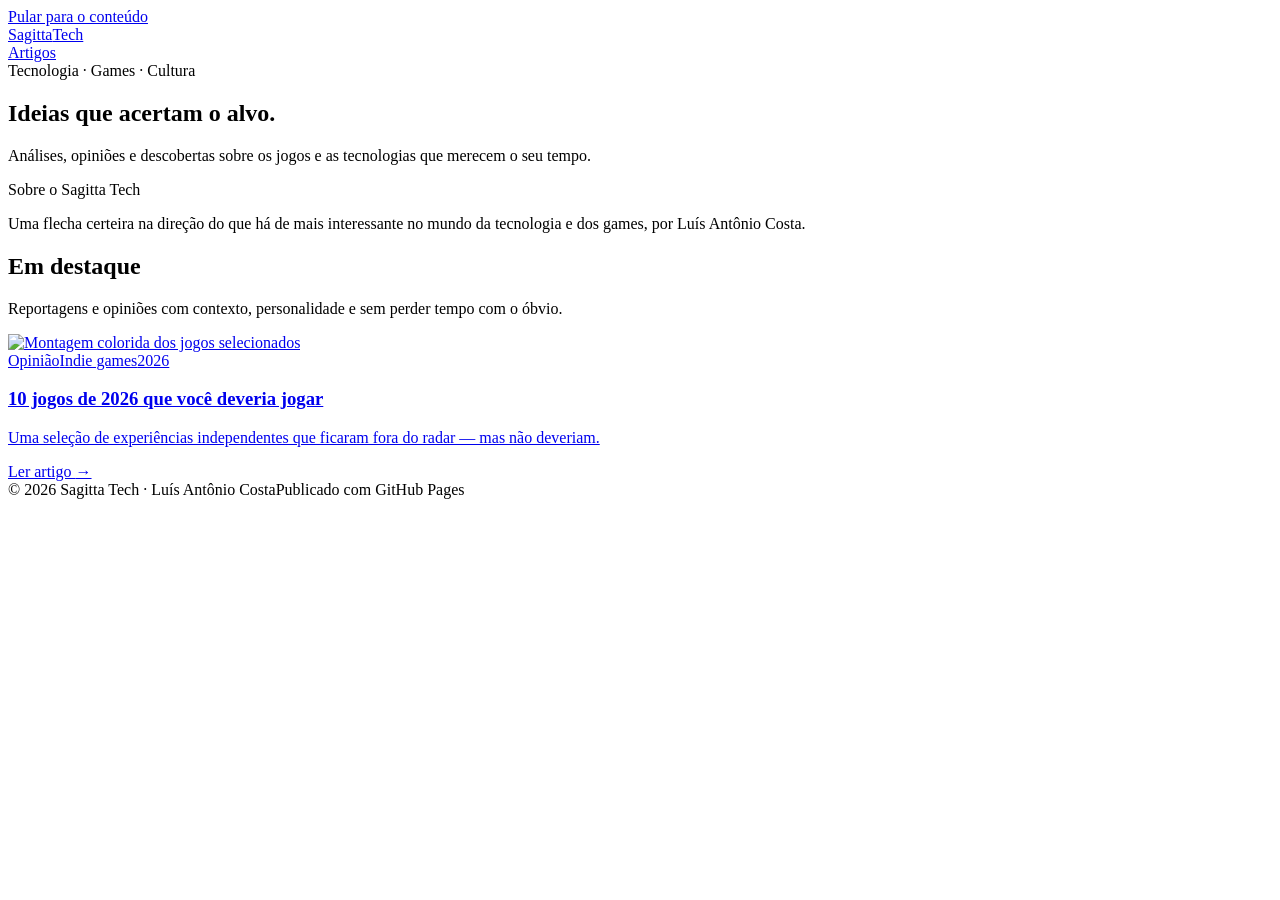
==== index.html @ ed0692dc "Add files via upload" ====
<!doctype html>
<html lang="pt-BR">
<head>
  <meta charset="utf-8">
  <meta name="viewport" content="width=device-width, initial-scale=1">
  <meta name="theme-color" content="#08090b">
  <meta name="description" content="Sagitta Tech: análises, opiniões e descobertas sobre tecnologia e games.">
  <meta property="og:title" content="Tecnologia e games">
  <meta property="og:description" content="Sagitta Tech: análises, opiniões e descobertas sobre tecnologia e games.">
  <meta property="og:type" content="article">
  <meta property="og:image" content="assets/images/10-jogos-2026-cover.png">
  <title>Tecnologia e games · Sagitta Tech</title>
  <link rel="icon" href="assets/images/sagitta-tech.png">
  <link rel="stylesheet" href="assets/style.css">
</head>
<body>
<a class="skip-link" href="#conteudo">Pular para o conteúdo</a>
<header class="site-header">
  <nav class="nav" aria-label="Principal">
    <a class="brand" href="index.html"><img src="assets/images/sagitta-tech.png" alt=""><span>Sagitta<span class="brand-mark">Tech</span></span></a>
    <div class="nav-links"><a href="index.html#artigos">Artigos</a></div>
  </nav>
</header>
<main id="conteudo">
  <section class="container hero">
    <div><span class="eyebrow">Tecnologia · Games · Cultura</span><h1>Ideias que acertam o alvo.</h1><p class="hero-copy">Análises, opiniões e descobertas sobre os jogos e as tecnologias que merecem o seu tempo.</p></div>
    <aside class="hero-aside"><span class="label">Sobre o Sagitta Tech</span><p>Uma flecha certeira na direção do que há de mais interessante no mundo da tecnologia e dos games, por Luís Antônio Costa.</p></aside>
  </section>
  <section id="artigos" class="container section">
    <div class="section-head"><h2>Em destaque</h2><p>Reportagens e opiniões com contexto, personalidade e sem perder tempo com o óbvio.</p></div>
    <a class="feature-card" href="articles/10-jogos-2026.html">
      <div class="feature-media"><img src="assets/images/10-jogos-2026-cover.png" alt="Montagem colorida dos jogos selecionados"></div>
      <div class="feature-copy"><div class="tags"><span class="tag">Opinião</span><span class="tag">Indie games</span><span class="tag">2026</span></div><h3>10 jogos de 2026 que você deveria jogar</h3><p>Uma seleção de experiências independentes que ficaram fora do radar — mas não deveriam.</p><span class="read-more">Ler artigo <span aria-hidden="true">→</span></span></div>
    </a>
  </section>
</main>
<footer class="site-footer"><div class="container footer-inner"><span>© 2026 Sagitta Tech · Luís Antônio Costa</span><span>Publicado com GitHub Pages</span></div></footer>
<script src="assets/site.js"></script>
</body>
</html>
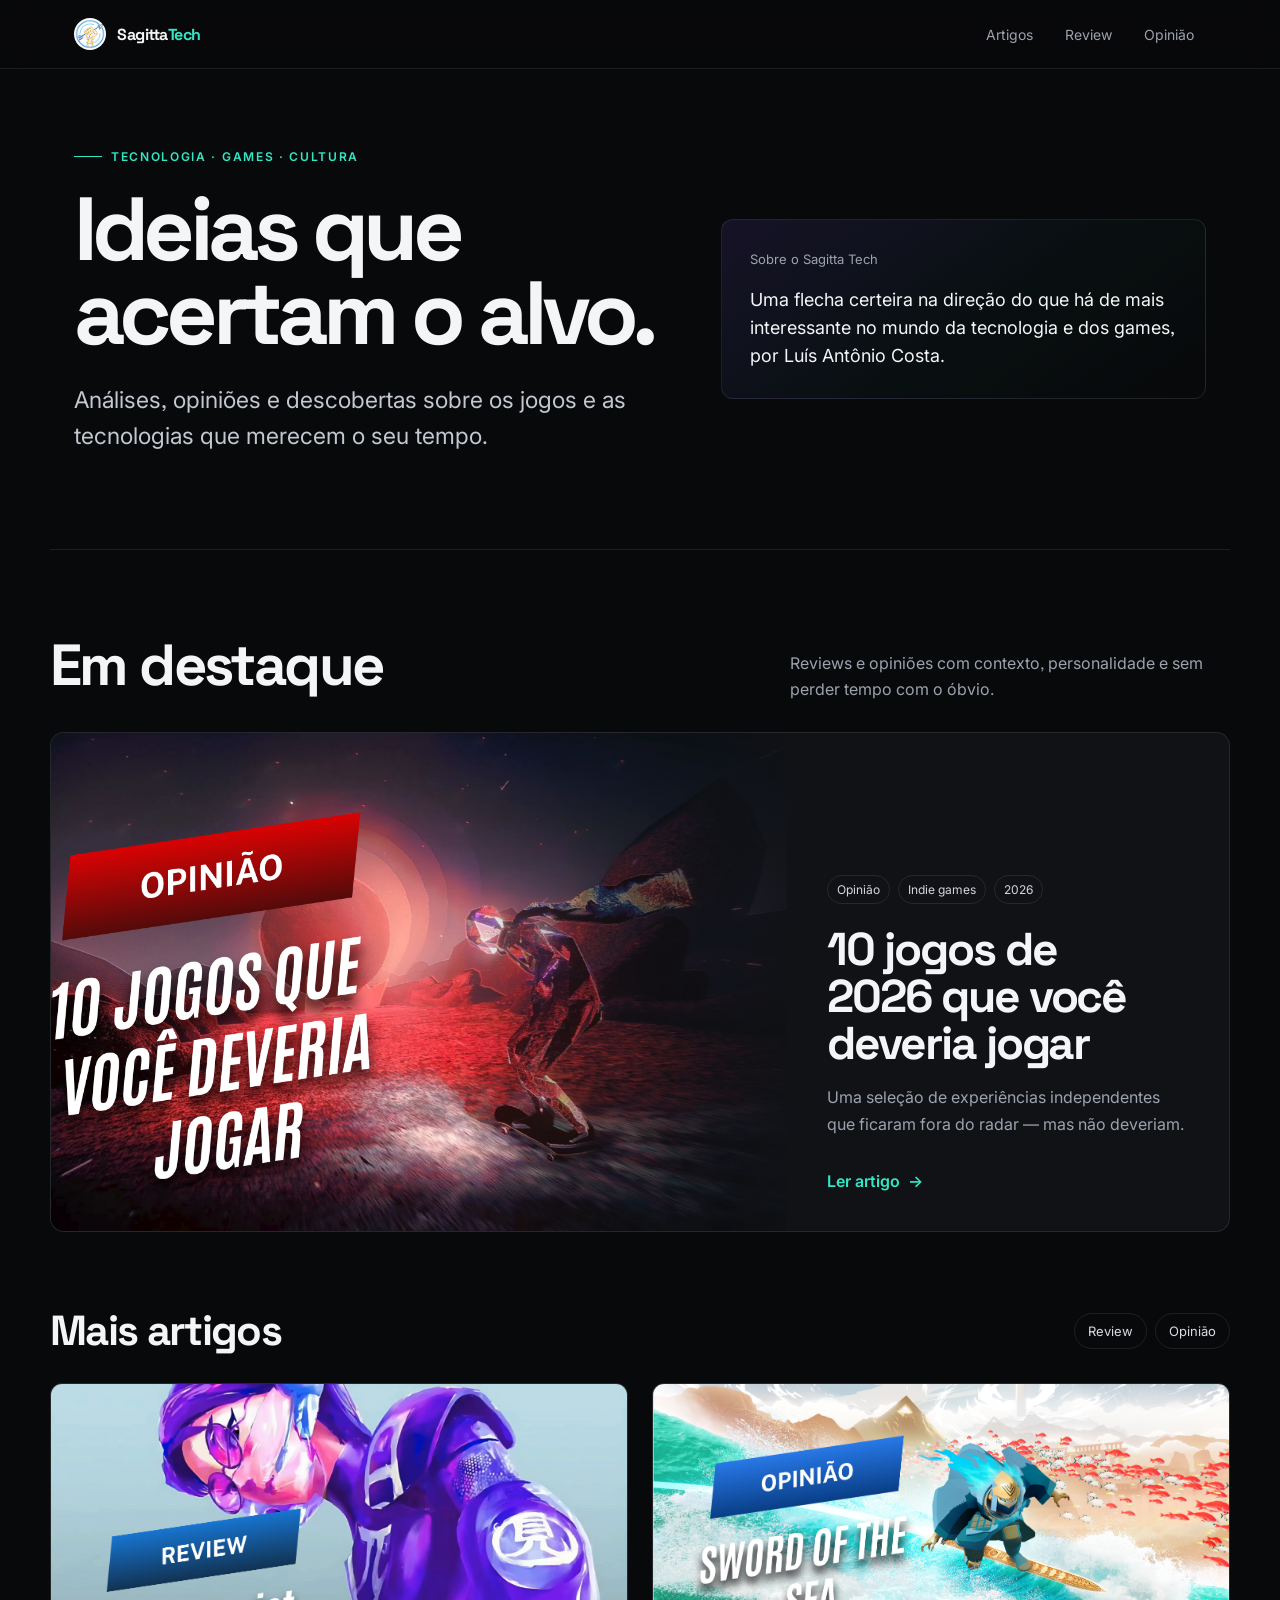
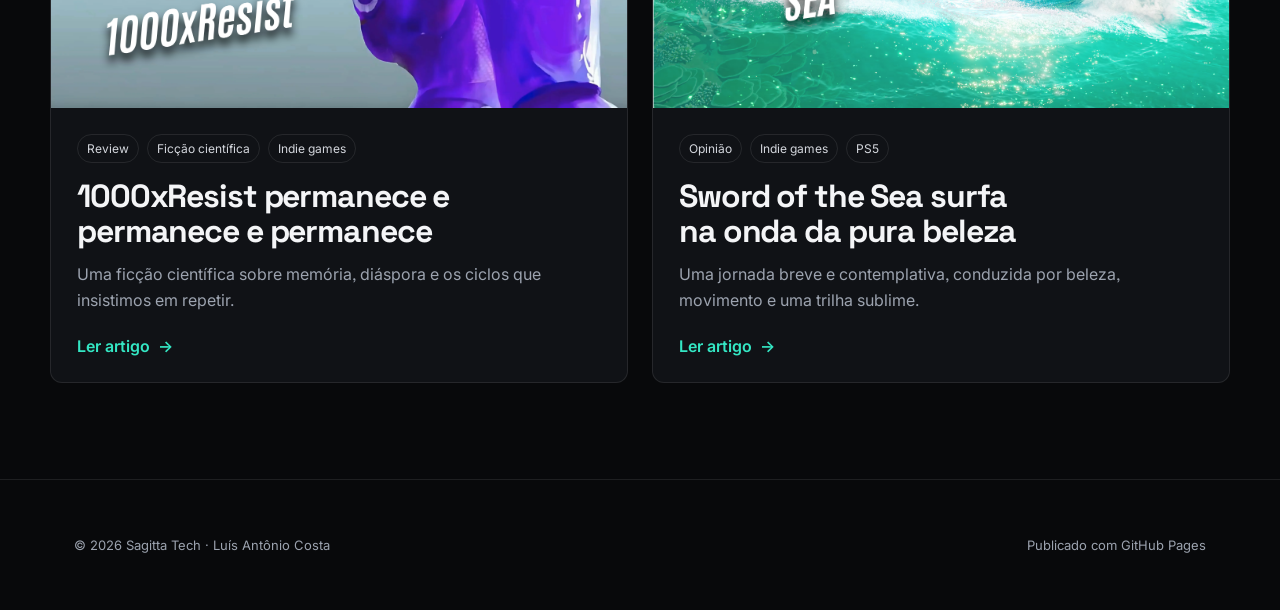
==== commit c0d9b51b: "Add Review and Opinion article categories" ====
--- a/index.html
+++ b/index.html
@@ -7,7 +7,7 @@
   <meta name="description" content="Sagitta Tech: análises, opiniões e descobertas sobre tecnologia e games.">
   <meta property="og:title" content="Tecnologia e games">
   <meta property="og:description" content="Sagitta Tech: análises, opiniões e descobertas sobre tecnologia e games.">
-  <meta property="og:type" content="article">
+  <meta property="og:type" content="website">
   <meta property="og:image" content="assets/images/10-jogos-2026-cover.png">
   <title>Tecnologia e games · Sagitta Tech</title>
   <link rel="icon" href="assets/images/sagitta-tech.png">
@@ -18,7 +18,7 @@
 <header class="site-header">
   <nav class="nav" aria-label="Principal">
     <a class="brand" href="index.html"><img src="assets/images/sagitta-tech.png" alt=""><span>Sagitta<span class="brand-mark">Tech</span></span></a>
-    <div class="nav-links"><a href="index.html#artigos">Artigos</a></div>
+    <div class="nav-links"><a href="index.html#artigos">Artigos</a><a href="categories/review.html">Review</a><a href="categories/opiniao.html">Opinião</a></div>
   </nav>
 </header>
 <main id="conteudo">
@@ -27,11 +27,20 @@
     <aside class="hero-aside"><span class="label">Sobre o Sagitta Tech</span><p>Uma flecha certeira na direção do que há de mais interessante no mundo da tecnologia e dos games, por Luís Antônio Costa.</p></aside>
   </section>
   <section id="artigos" class="container section">
-    <div class="section-head"><h2>Em destaque</h2><p>Reportagens e opiniões com contexto, personalidade e sem perder tempo com o óbvio.</p></div>
+    <div class="section-head"><h2>Em destaque</h2><p>Reviews e opiniões com contexto, personalidade e sem perder tempo com o óbvio.</p></div>
     <a class="feature-card" href="articles/10-jogos-2026.html">
-      <div class="feature-media"><img src="assets/images/10-jogos-2026-cover.png" alt="Montagem colorida dos jogos selecionados"></div>
+      <div class="feature-media"><img loading="lazy" src="assets/images/10-jogos-2026-cover.png" alt="Montagem colorida com personagens dos dez jogos selecionados"></div>
       <div class="feature-copy"><div class="tags"><span class="tag">Opinião</span><span class="tag">Indie games</span><span class="tag">2026</span></div><h3>10 jogos de 2026 que você deveria jogar</h3><p>Uma seleção de experiências independentes que ficaram fora do radar — mas não deveriam.</p><span class="read-more">Ler artigo <span aria-hidden="true">→</span></span></div>
     </a>
+    <div class="subsection-head"><h2>Mais artigos</h2><div class="category-pills"><a href="categories/review.html">Review</a><a href="categories/opiniao.html">Opinião</a></div></div>
+    <div class="article-grid"><a class="story-card" href="articles/1000xresist.html">
+      <div class="story-media"><img loading="lazy" src="assets/images/1000xresist/cover.png" alt="Arte de capa de 1000xResist"></div>
+      <div class="story-copy"><div class="tags"><span class="tag">Review</span><span class="tag">Ficção científica</span><span class="tag">Indie games</span></div><h3>1000xResist permanece e permanece e permanece</h3><p>Uma ficção científica sobre memória, diáspora e os ciclos que insistimos em repetir.</p><span class="read-more">Ler artigo <span aria-hidden="true">→</span></span></div>
+    </a>
+<a class="story-card" href="articles/sword-of-the-sea.html">
+      <div class="story-media"><img loading="lazy" src="assets/images/sword-of-the-sea/cover.png" alt="Arte de capa de Sword of the Sea"></div>
+      <div class="story-copy"><div class="tags"><span class="tag">Opinião</span><span class="tag">Indie games</span><span class="tag">PS5</span></div><h3>Sword of the Sea surfa na onda da pura beleza</h3><p>Uma jornada breve e contemplativa, conduzida por beleza, movimento e uma trilha sublime.</p><span class="read-more">Ler artigo <span aria-hidden="true">→</span></span></div>
+    </a></div>
   </section>
 </main>
 <footer class="site-footer"><div class="container footer-inner"><span>© 2026 Sagitta Tech · Luís Antônio Costa</span><span>Publicado com GitHub Pages</span></div></footer>
--- a/assets/style.css
+++ b/assets/style.css
@@ -0,0 +1,142 @@
+@import url('https://fonts.googleapis.com/css2?family=Inter:wght@400;500;600&family=Space+Grotesk:wght@500;600;700&display=swap');
+
+:root {
+  color-scheme: dark;
+  --bg: #08090b;
+  --surface: #101216;
+  --surface-2: #171a20;
+  --text: #f4f5f7;
+  --muted: #9ca3af;
+  --border: rgba(255,255,255,.09);
+  --accent: #7c5cff;
+  --accent-2: #34e7c4;
+  --max: 1180px;
+  --reading: 760px;
+}
+* { box-sizing: border-box; }
+html { scroll-behavior: smooth; }
+body { margin: 0; background: var(--bg); color: var(--text); font-family: Inter, system-ui, sans-serif; font-feature-settings: "cv01", "ss03"; }
+a { color: inherit; }
+img { max-width: 100%; display: block; }
+button, a { -webkit-tap-highlight-color: transparent; }
+.skip-link { position: fixed; left: 12px; top: -60px; z-index: 100; padding: 12px 16px; background: var(--accent); border-radius: 6px; }
+.skip-link:focus { top: 12px; }
+.site-header { position: sticky; top: 0; z-index: 20; background: rgba(8,9,11,.88); backdrop-filter: blur(16px); border-bottom: 1px solid var(--border); }
+.nav { max-width: var(--max); margin: auto; min-height: 68px; padding: 0 24px; display: flex; align-items: center; justify-content: space-between; gap: 24px; }
+.brand { display: inline-flex; align-items: center; gap: 11px; text-decoration: none; font-family: "Space Grotesk", sans-serif; font-weight: 700; letter-spacing: -.03em; }
+.brand img { width: 32px; height: 32px; border-radius: 50%; }
+.brand-mark { color: var(--accent-2); }
+.nav-links { display: flex; gap: 8px; align-items: center; }
+.nav-links a { text-decoration: none; color: var(--muted); padding: 10px 12px; border-radius: 6px; font-size: 14px; }
+.nav-links a:hover, .nav-links a:focus-visible { color: var(--text); background: rgba(255,255,255,.05); outline: none; }
+.container { max-width: var(--max); margin: auto; padding: 0 24px; }
+.hero { display: grid; grid-template-columns: 1.1fr .9fr; align-items: center; gap: 54px; padding-top: 72px; padding-bottom: 72px; border-bottom: 1px solid var(--border); }
+.eyebrow { display: inline-flex; align-items: center; gap: 9px; color: var(--accent-2); text-transform: uppercase; letter-spacing: .14em; font: 600 12px/1 Inter, sans-serif; }
+.eyebrow::before { content: ""; width: 28px; height: 1px; background: currentColor; }
+h1, h2, h3 { font-family: "Space Grotesk", sans-serif; text-wrap: balance; }
+.hero h1 { font-size: clamp(48px, 7vw, 92px); line-height: .94; letter-spacing: -.065em; margin: 24px 0 28px; }
+.hero-copy { max-width: 620px; font-size: clamp(18px, 2vw, 23px); line-height: 1.55; color: #c3c8d0; }
+.hero-aside { align-self: center; padding: 28px; border: 1px solid var(--border); border-radius: 12px; background: linear-gradient(145deg, rgba(124,92,255,.12), rgba(52,231,196,.03) 55%, transparent); }
+.hero-aside .label { color: var(--muted); font-size: 13px; }
+.hero-aside p { font-size: 18px; line-height: 1.55; margin-bottom: 0; }
+.section { padding: 78px 0 96px; }
+.section-head { display: flex; justify-content: space-between; align-items: end; gap: 24px; margin-bottom: 30px; }
+.section-head h2 { font-size: clamp(34px, 5vw, 58px); letter-spacing: -.045em; margin: 0; }
+.section-head p { color: var(--muted); max-width: 440px; line-height: 1.6; margin: 0; }
+.feature-card { display: grid; grid-template-columns: 1.25fr .75fr; min-height: 500px; border: 1px solid var(--border); border-radius: 14px; overflow: hidden; background: var(--surface); text-decoration: none; transition: border-color .2s, transform .2s; }
+.feature-card:hover { transform: translateY(-3px); border-color: rgba(124,92,255,.55); }
+.feature-media { position: relative; min-height: 420px; overflow: hidden; }
+.feature-media img { width: 100%; height: 100%; object-fit: cover; transition: transform .5s ease; }
+.feature-card:hover .feature-media img { transform: scale(1.025); }
+.feature-media::after { content: ""; position: absolute; inset: 0; background: linear-gradient(90deg, transparent 55%, rgba(16,18,22,.9)); }
+.feature-copy { align-self: end; padding: 40px; position: relative; }
+.tags { display: flex; flex-wrap: wrap; gap: 8px; margin-bottom: 22px; }
+.tag { font-size: 12px; color: #d4d7dd; border: 1px solid var(--border); border-radius: 999px; padding: 6px 9px; }
+.feature-copy h3 { font-size: clamp(28px, 4vw, 46px); line-height: 1.02; letter-spacing: -.045em; margin: 0 0 18px; }
+.feature-copy p { color: var(--muted); line-height: 1.65; }
+.read-more { display: inline-flex; align-items: center; gap: 8px; color: var(--accent-2); font-weight: 600; margin-top: 18px; }
+.subsection-head { display: flex; justify-content: space-between; align-items: center; gap: 20px; margin: 72px 0 26px; }
+.subsection-head h2 { margin: 0; font-size: clamp(28px, 4vw, 42px); letter-spacing: -.04em; }
+.category-pills { display: flex; gap: 8px; }
+.category-pills a { color: #d8dbe1; text-decoration: none; border: 1px solid var(--border); border-radius: 999px; padding: 9px 13px; font-size: 13px; }
+.category-pills a:hover, .category-pills a:focus-visible { color: var(--accent-2); border-color: rgba(52,231,196,.4); outline: none; }
+.article-grid { display: grid; grid-template-columns: repeat(2, minmax(0, 1fr)); gap: 24px; }
+.story-card { display: flex; flex-direction: column; min-width: 0; overflow: hidden; border: 1px solid var(--border); border-radius: 12px; background: var(--surface); text-decoration: none; transition: border-color .2s, transform .2s; }
+.story-card:hover { transform: translateY(-3px); border-color: rgba(124,92,255,.55); }
+.story-media { aspect-ratio: 16/9; overflow: hidden; background: var(--surface-2); }
+.story-media img { width: 100%; height: 100%; object-fit: cover; transition: transform .5s ease; }
+.story-card:hover .story-media img { transform: scale(1.025); }
+.story-copy { display: flex; flex-direction: column; flex: 1; padding: 26px; }
+.story-copy .tags { margin-bottom: 16px; }
+.story-copy h3 { margin: 0 0 14px; font-size: clamp(23px, 3vw, 32px); line-height: 1.08; letter-spacing: -.035em; }
+.story-copy p { color: var(--muted); line-height: 1.62; margin: 0; }
+.story-copy .read-more { margin-top: auto; padding-top: 22px; }
+.site-footer { border-top: 1px solid var(--border); color: var(--muted); }
+.footer-inner { min-height: 130px; display: flex; justify-content: space-between; align-items: center; gap: 24px; font-size: 13px; }
+.footer-inner a { color: #d8dbe1; }
+
+.article-shell { max-width: 1080px; margin: auto; padding: 74px 24px 100px; }
+.article-header { max-width: 920px; margin-bottom: 46px; }
+.article-header h1 { font-size: clamp(48px, 7vw, 82px); line-height: .98; letter-spacing: -.06em; margin: 22px 0 28px; }
+.dek { color: #c1c6cf; font-size: clamp(19px, 2.3vw, 24px); line-height: 1.55; max-width: 800px; }
+.meta { display: flex; flex-wrap: wrap; align-items: center; gap: 12px 18px; color: var(--muted); font-size: 14px; margin-top: 30px; }
+.author { display: flex; align-items: center; gap: 10px; color: var(--text); }
+.author img { width: 34px; height: 34px; border-radius: 50%; }
+.cover { width: 100%; aspect-ratio: 16/9; object-fit: cover; border-radius: 14px; border: 1px solid var(--border); background: var(--surface); }
+.article-layout { display: grid; grid-template-columns: minmax(0, var(--reading)) 220px; gap: 56px; align-items: start; margin-top: 58px; }
+.prose { font-size: 18px; line-height: 1.82; color: #d6d9df; }
+.prose > p:first-child { font-size: 21px; color: var(--text); }
+.prose h2 { color: var(--text); font-size: clamp(31px, 5vw, 46px); line-height: 1.05; letter-spacing: -.04em; margin: 78px 0 24px; scroll-margin-top: 100px; }
+.prose strong { color: var(--text); font-weight: 600; }
+.prose em { color: #e2e4e9; }
+.prose a { color: var(--accent-2); text-underline-offset: 3px; }
+.prose blockquote { margin: 36px 0; padding: 20px 24px; border-left: 2px solid var(--accent); background: rgba(124,92,255,.07); color: #e4e1f5; }
+.prose blockquote p { margin: 0 0 12px; }
+.prose blockquote p:last-child { margin-bottom: 0; }
+.article-image { margin: 34px 0; }
+.article-image img { width: 100%; border: 1px solid var(--border); border-radius: 11px; background: var(--surface); }
+.byline { margin-top: 56px; padding-top: 22px; border-top: 1px solid var(--border); }
+.category-link { text-decoration: none; }
+.notice { margin: 30px 0 44px; padding: 18px 20px; background: rgba(124,92,255,.08); border: 1px solid rgba(124,92,255,.32); border-radius: 9px; color: #e7e3ff; }
+.video { margin: 26px 0 34px; aspect-ratio: 16/9; border-radius: 12px; overflow: hidden; border: 1px solid var(--border); background: #050506; }
+.video button { border: 0; padding: 0; width: 100%; height: 100%; position: relative; cursor: pointer; background: #050506; color: white; }
+.video img, .video iframe { width: 100%; height: 100%; object-fit: cover; border: 0; }
+.video button::after { content: "▶"; position: absolute; inset: 50% auto auto 50%; transform: translate(-50%,-50%); width: 64px; height: 64px; display: grid; place-items: center; border-radius: 50%; background: rgba(124,92,255,.92); font-size: 24px; padding-left: 4px; box-shadow: 0 12px 32px rgba(0,0,0,.4); }
+.article-note { margin-top: 72px; padding-top: 24px; border-top: 1px solid var(--border); color: var(--muted); font-size: 14px; }
+.article-note a { color: var(--accent-2); }
+.toc { position: sticky; top: 100px; font-size: 13px; }
+.toc strong { display: block; color: var(--text); margin-bottom: 12px; }
+.toc a { display: block; color: var(--muted); text-decoration: none; padding: 6px 0; line-height: 1.35; }
+.toc a:hover, .toc a.active { color: var(--accent-2); }
+.category-page { padding-top: 76px; padding-bottom: 100px; }
+.category-header { padding-bottom: 48px; margin-bottom: 34px; border-bottom: 1px solid var(--border); }
+.category-header h1 { font-size: clamp(52px, 8vw, 92px); line-height: .95; letter-spacing: -.06em; margin: 24px 0 18px; }
+.category-header p { color: var(--muted); margin: 0; }
+
+@media (max-width: 860px) {
+  .hero, .feature-card, .article-layout { grid-template-columns: 1fr; }
+  .article-grid { grid-template-columns: 1fr; }
+  .hero { padding-top: 56px; padding-bottom: 56px; gap: 32px; }
+  .feature-media { min-height: 280px; }
+  .feature-media::after { background: linear-gradient(0deg, rgba(16,18,22,.8), transparent 55%); }
+  .toc { display: none; }
+  .article-layout { margin-top: 42px; }
+}
+@media (max-width: 620px) {
+  .nav { padding: 0 16px; }
+  .nav-links { gap: 1px; }
+  .nav-links a { padding: 8px 6px; font-size: 12px; }
+  .nav-links a:first-child { display: none; }
+  .container, .article-shell { padding-left: 18px; padding-right: 18px; }
+  .hero { padding-top: 46px; padding-bottom: 50px; }
+  .hero h1 { font-size: 50px; }
+  .section { padding: 60px 0 70px; }
+  .section-head { align-items: start; flex-direction: column; }
+  .subsection-head { align-items: flex-start; flex-direction: column; }
+  .feature-copy { padding: 28px 24px 32px; }
+  .article-shell { padding-top: 54px; }
+  .article-header h1 { font-size: 48px; }
+  .prose { font-size: 17px; line-height: 1.75; }
+  .footer-inner { align-items: flex-start; flex-direction: column; justify-content: center; }
+}
+@media (prefers-reduced-motion: reduce) { *, *::before, *::after { scroll-behavior: auto !important; transition: none !important; } }
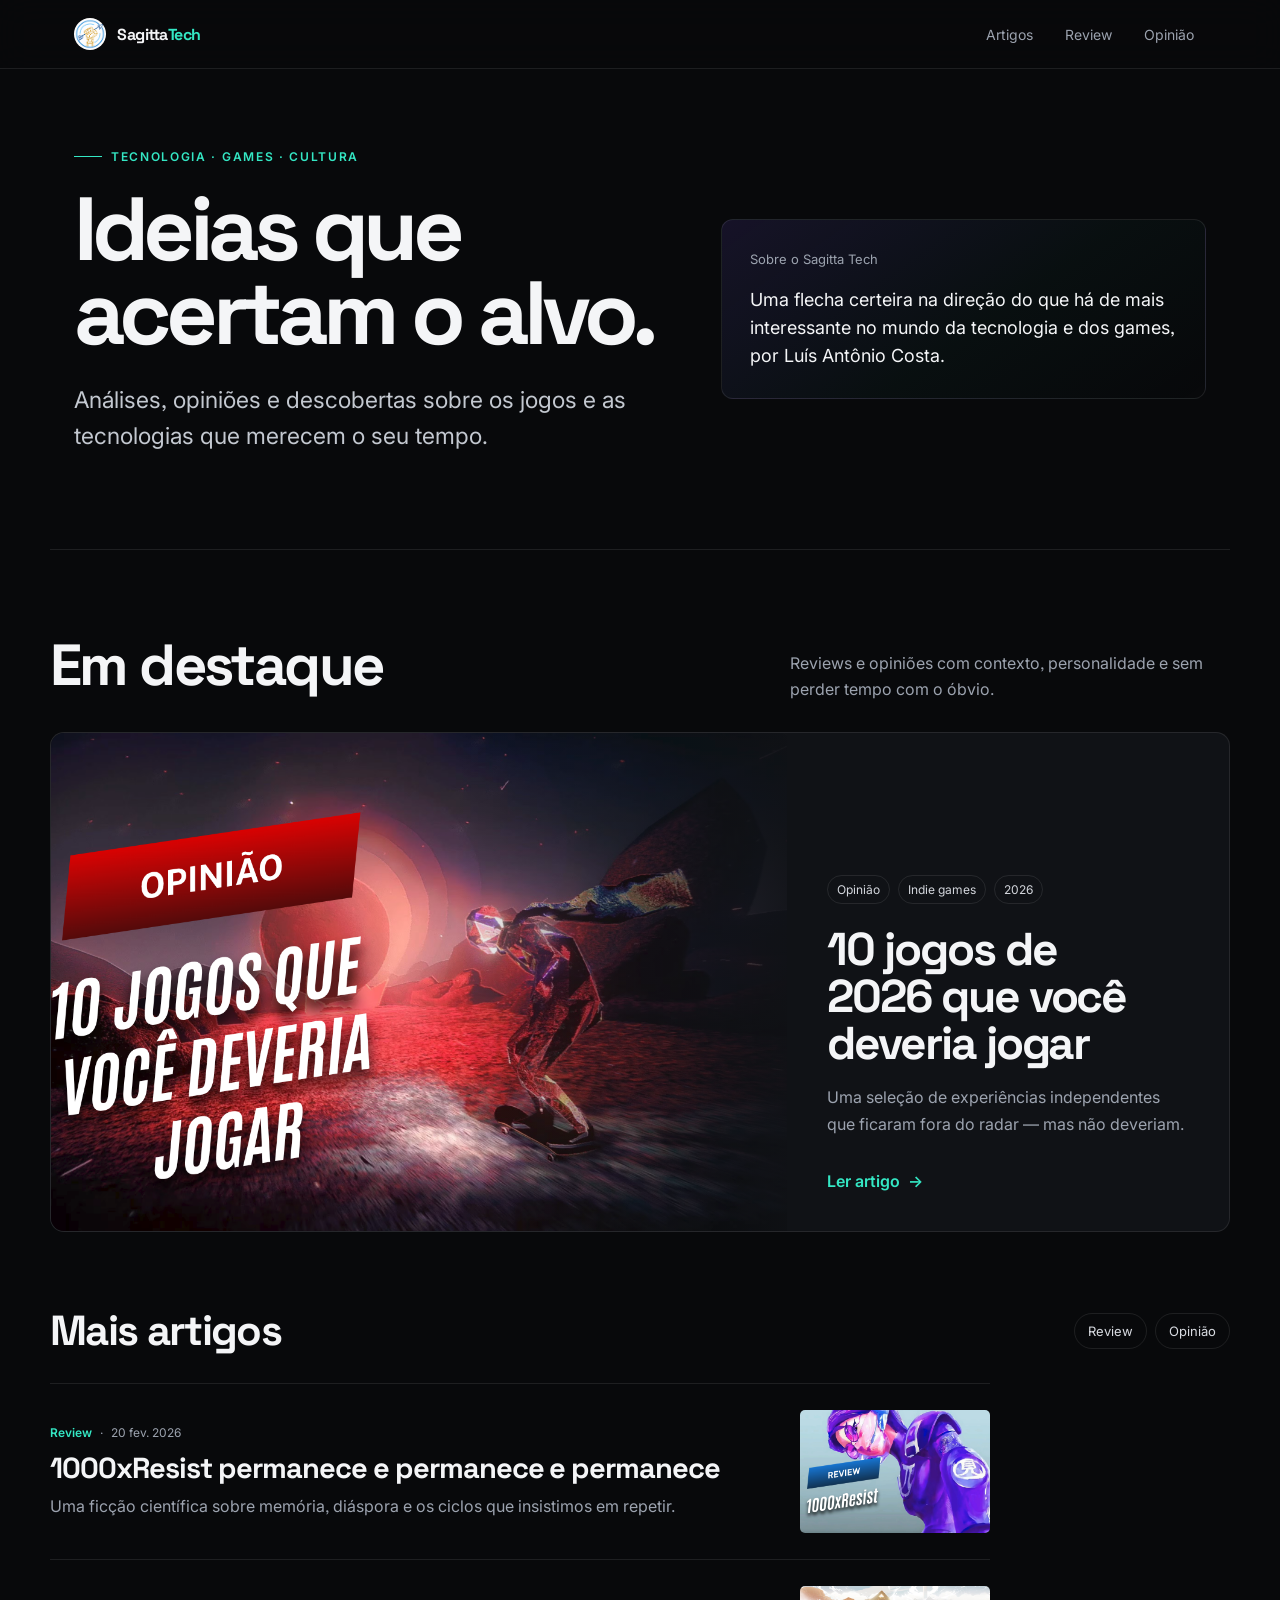
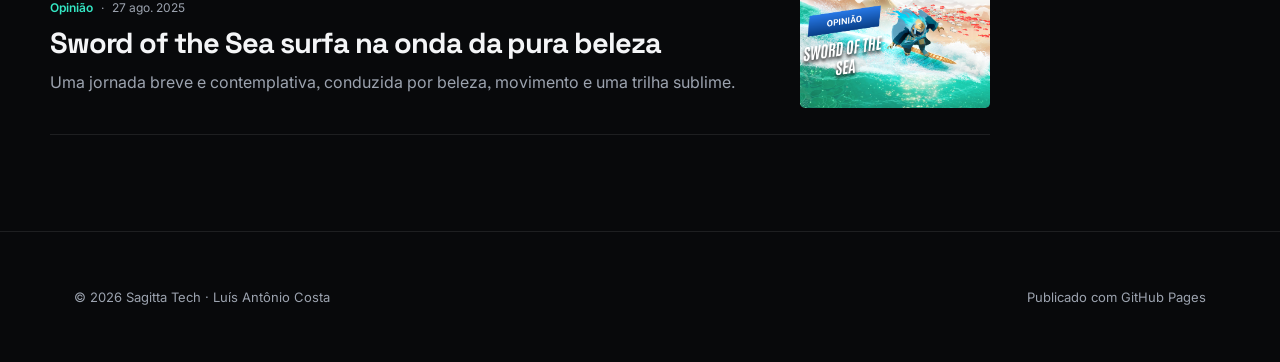
==== commit 30506ffb: "Use compact layout for secondary articles" ====
--- a/index.html
+++ b/index.html
@@ -34,12 +34,12 @@
     </a>
     <div class="subsection-head"><h2>Mais artigos</h2><div class="category-pills"><a href="categories/review.html">Review</a><a href="categories/opiniao.html">Opinião</a></div></div>
     <div class="article-grid"><a class="story-card" href="articles/1000xresist.html">
+      <div class="story-copy"><div class="story-meta"><span>Review</span><span>20 fev. 2026</span></div><h3>1000xResist permanece e permanece e permanece</h3><p>Uma ficção científica sobre memória, diáspora e os ciclos que insistimos em repetir.</p></div>
       <div class="story-media"><img loading="lazy" src="assets/images/1000xresist/cover.png" alt="Arte de capa de 1000xResist"></div>
-      <div class="story-copy"><div class="tags"><span class="tag">Review</span><span class="tag">Ficção científica</span><span class="tag">Indie games</span></div><h3>1000xResist permanece e permanece e permanece</h3><p>Uma ficção científica sobre memória, diáspora e os ciclos que insistimos em repetir.</p><span class="read-more">Ler artigo <span aria-hidden="true">→</span></span></div>
     </a>
 <a class="story-card" href="articles/sword-of-the-sea.html">
+      <div class="story-copy"><div class="story-meta"><span>Opinião</span><span>27 ago. 2025</span></div><h3>Sword of the Sea surfa na onda da pura beleza</h3><p>Uma jornada breve e contemplativa, conduzida por beleza, movimento e uma trilha sublime.</p></div>
       <div class="story-media"><img loading="lazy" src="assets/images/sword-of-the-sea/cover.png" alt="Arte de capa de Sword of the Sea"></div>
-      <div class="story-copy"><div class="tags"><span class="tag">Opinião</span><span class="tag">Indie games</span><span class="tag">PS5</span></div><h3>Sword of the Sea surfa na onda da pura beleza</h3><p>Uma jornada breve e contemplativa, conduzida por beleza, movimento e uma trilha sublime.</p><span class="read-more">Ler artigo <span aria-hidden="true">→</span></span></div>
     </a></div>
   </section>
 </main>
--- a/assets/style.css
+++ b/assets/style.css
@@ -60,17 +60,18 @@
 .category-pills { display: flex; gap: 8px; }
 .category-pills a { color: #d8dbe1; text-decoration: none; border: 1px solid var(--border); border-radius: 999px; padding: 9px 13px; font-size: 13px; }
 .category-pills a:hover, .category-pills a:focus-visible { color: var(--accent-2); border-color: rgba(52,231,196,.4); outline: none; }
-.article-grid { display: grid; grid-template-columns: repeat(2, minmax(0, 1fr)); gap: 24px; }
-.story-card { display: flex; flex-direction: column; min-width: 0; overflow: hidden; border: 1px solid var(--border); border-radius: 12px; background: var(--surface); text-decoration: none; transition: border-color .2s, transform .2s; }
-.story-card:hover { transform: translateY(-3px); border-color: rgba(124,92,255,.55); }
-.story-media { aspect-ratio: 16/9; overflow: hidden; background: var(--surface-2); }
+.article-grid { display: flex; flex-direction: column; max-width: 940px; border-top: 1px solid var(--border); }
+.story-card { display: grid; grid-template-columns: minmax(0, 1fr) 190px; gap: 28px; align-items: center; min-width: 0; padding: 26px 0; border-bottom: 1px solid var(--border); text-decoration: none; transition: opacity .2s; }
+.story-card:hover { opacity: .78; }
+.story-media { aspect-ratio: 1.55/1; overflow: hidden; border-radius: 5px; background: var(--surface-2); order: 2; }
 .story-media img { width: 100%; height: 100%; object-fit: cover; transition: transform .5s ease; }
 .story-card:hover .story-media img { transform: scale(1.025); }
-.story-copy { display: flex; flex-direction: column; flex: 1; padding: 26px; }
-.story-copy .tags { margin-bottom: 16px; }
-.story-copy h3 { margin: 0 0 14px; font-size: clamp(23px, 3vw, 32px); line-height: 1.08; letter-spacing: -.035em; }
-.story-copy p { color: var(--muted); line-height: 1.62; margin: 0; }
-.story-copy .read-more { margin-top: auto; padding-top: 22px; }
+.story-copy { min-width: 0; }
+.story-meta { display: flex; align-items: center; gap: 8px; margin-bottom: 12px; color: var(--muted); font-size: 12px; }
+.story-meta span:first-child { color: var(--accent-2); font-weight: 600; }
+.story-meta span + span::before { content: "·"; margin-right: 8px; color: var(--muted); }
+.story-copy h3 { margin: 0 0 10px; font-size: clamp(22px, 3vw, 29px); line-height: 1.12; letter-spacing: -.035em; }
+.story-copy p { color: var(--muted); line-height: 1.5; margin: 0; display: -webkit-box; -webkit-line-clamp: 2; -webkit-box-orient: vertical; overflow: hidden; }
 .site-footer { border-top: 1px solid var(--border); color: var(--muted); }
 .footer-inner { min-height: 130px; display: flex; justify-content: space-between; align-items: center; gap: 24px; font-size: 13px; }
 .footer-inner a { color: #d8dbe1; }
@@ -115,7 +116,6 @@
 
 @media (max-width: 860px) {
   .hero, .feature-card, .article-layout { grid-template-columns: 1fr; }
-  .article-grid { grid-template-columns: 1fr; }
   .hero { padding-top: 56px; padding-bottom: 56px; gap: 32px; }
   .feature-media { min-height: 280px; }
   .feature-media::after { background: linear-gradient(0deg, rgba(16,18,22,.8), transparent 55%); }
@@ -127,6 +127,9 @@
   .nav-links { gap: 1px; }
   .nav-links a { padding: 8px 6px; font-size: 12px; }
   .nav-links a:first-child { display: none; }
+  .story-card { grid-template-columns: minmax(0, 1fr) 112px; gap: 16px; padding: 20px 0; }
+  .story-copy h3 { font-size: 20px; }
+  .story-copy p { display: none; }
   .container, .article-shell { padding-left: 18px; padding-right: 18px; }
   .hero { padding-top: 46px; padding-bottom: 50px; }
   .hero h1 { font-size: 50px; }
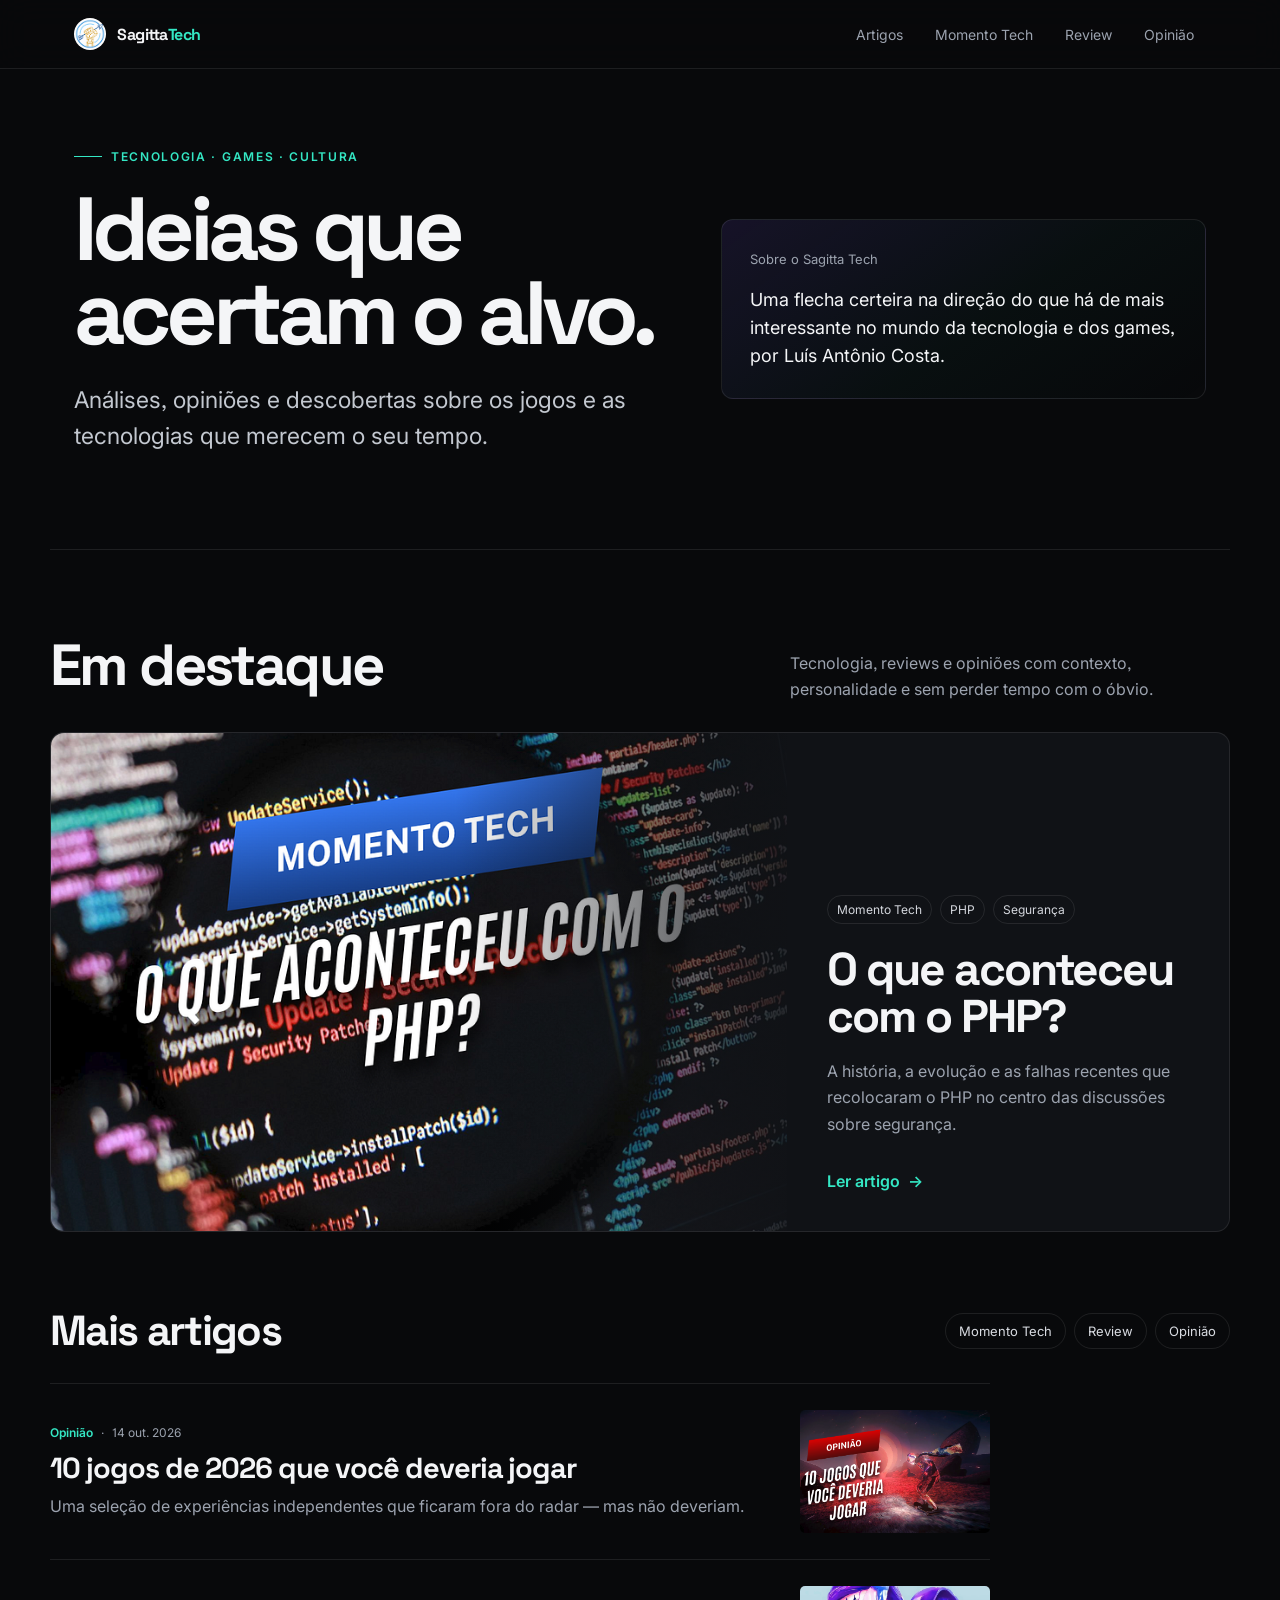
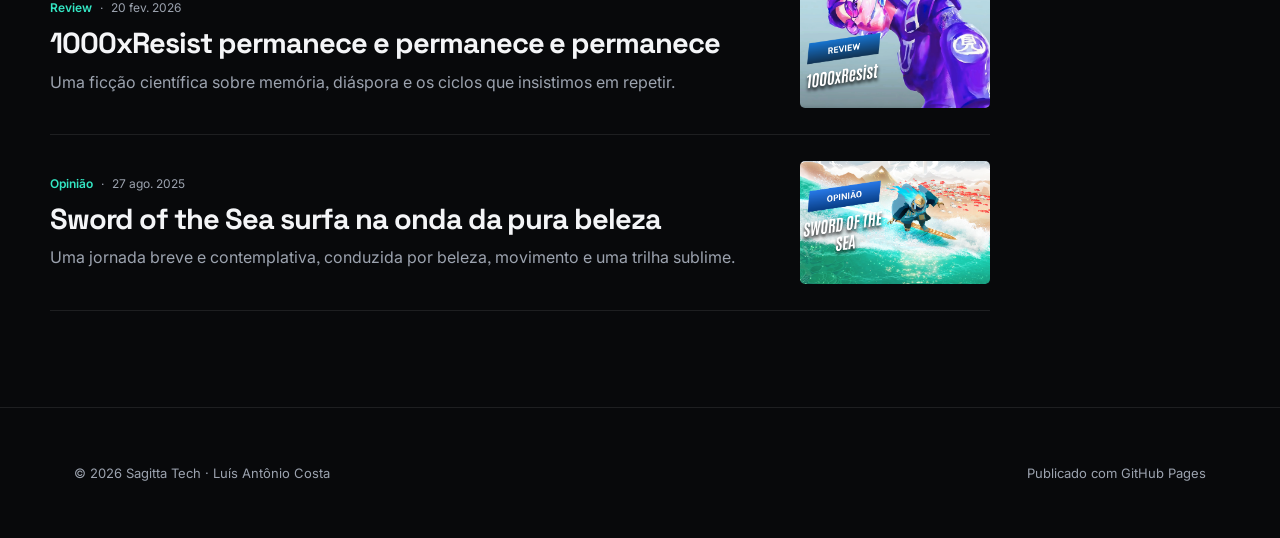
==== commit 2475dc82: "Publish Momento Tech article about PHP" ====
--- a/index.html
+++ b/index.html
@@ -8,7 +8,7 @@
   <meta property="og:title" content="Tecnologia e games">
   <meta property="og:description" content="Sagitta Tech: análises, opiniões e descobertas sobre tecnologia e games.">
   <meta property="og:type" content="website">
-  <meta property="og:image" content="assets/images/10-jogos-2026-cover.png">
+  <meta property="og:image" content="assets/images/o-que-aconteceu-com-o-php/cover.png">
   <title>Tecnologia e games · Sagitta Tech</title>
   <link rel="icon" href="assets/images/sagitta-tech.png">
   <link rel="stylesheet" href="assets/style.css">
@@ -18,7 +18,7 @@
 <header class="site-header">
   <nav class="nav" aria-label="Principal">
     <a class="brand" href="index.html"><img src="assets/images/sagitta-tech.png" alt=""><span>Sagitta<span class="brand-mark">Tech</span></span></a>
-    <div class="nav-links"><a href="index.html#artigos">Artigos</a><a href="categories/review.html">Review</a><a href="categories/opiniao.html">Opinião</a></div>
+    <div class="nav-links"><a href="index.html#artigos">Artigos</a><a href="categories/momento-tech.html">Momento Tech</a><a href="categories/review.html">Review</a><a href="categories/opiniao.html">Opinião</a></div>
   </nav>
 </header>
 <main id="conteudo">
@@ -27,13 +27,17 @@
     <aside class="hero-aside"><span class="label">Sobre o Sagitta Tech</span><p>Uma flecha certeira na direção do que há de mais interessante no mundo da tecnologia e dos games, por Luís Antônio Costa.</p></aside>
   </section>
   <section id="artigos" class="container section">
-    <div class="section-head"><h2>Em destaque</h2><p>Reviews e opiniões com contexto, personalidade e sem perder tempo com o óbvio.</p></div>
-    <a class="feature-card" href="articles/10-jogos-2026.html">
-      <div class="feature-media"><img loading="lazy" src="assets/images/10-jogos-2026-cover.png" alt="Montagem colorida com personagens dos dez jogos selecionados"></div>
-      <div class="feature-copy"><div class="tags"><span class="tag">Opinião</span><span class="tag">Indie games</span><span class="tag">2026</span></div><h3>10 jogos de 2026 que você deveria jogar</h3><p>Uma seleção de experiências independentes que ficaram fora do radar — mas não deveriam.</p><span class="read-more">Ler artigo <span aria-hidden="true">→</span></span></div>
+    <div class="section-head"><h2>Em destaque</h2><p>Tecnologia, reviews e opiniões com contexto, personalidade e sem perder tempo com o óbvio.</p></div>
+    <a class="feature-card" href="articles/o-que-aconteceu-com-o-php.html">
+      <div class="feature-media"><img loading="lazy" src="assets/images/o-que-aconteceu-com-o-php/cover.png" alt="Logotipo do PHP sobre fundo azul"></div>
+      <div class="feature-copy"><div class="tags"><span class="tag">Momento Tech</span><span class="tag">PHP</span><span class="tag">Segurança</span></div><h3>O que aconteceu com o PHP?</h3><p>A história, a evolução e as falhas recentes que recolocaram o PHP no centro das discussões sobre segurança.</p><span class="read-more">Ler artigo <span aria-hidden="true">→</span></span></div>
     </a>
-    <div class="subsection-head"><h2>Mais artigos</h2><div class="category-pills"><a href="categories/review.html">Review</a><a href="categories/opiniao.html">Opinião</a></div></div>
-    <div class="article-grid"><a class="story-card" href="articles/1000xresist.html">
+    <div class="subsection-head"><h2>Mais artigos</h2><div class="category-pills"><a href="categories/momento-tech.html">Momento Tech</a><a href="categories/review.html">Review</a><a href="categories/opiniao.html">Opinião</a></div></div>
+    <div class="article-grid"><a class="story-card" href="articles/10-jogos-2026.html">
+      <div class="story-copy"><div class="story-meta"><span>Opinião</span><span>14 out. 2026</span></div><h3>10 jogos de 2026 que você deveria jogar</h3><p>Uma seleção de experiências independentes que ficaram fora do radar — mas não deveriam.</p></div>
+      <div class="story-media"><img loading="lazy" src="assets/images/10-jogos-2026-cover.png" alt="Montagem colorida com personagens dos dez jogos selecionados"></div>
+    </a>
+<a class="story-card" href="articles/1000xresist.html">
       <div class="story-copy"><div class="story-meta"><span>Review</span><span>20 fev. 2026</span></div><h3>1000xResist permanece e permanece e permanece</h3><p>Uma ficção científica sobre memória, diáspora e os ciclos que insistimos em repetir.</p></div>
       <div class="story-media"><img loading="lazy" src="assets/images/1000xresist/cover.png" alt="Arte de capa de 1000xResist"></div>
     </a>
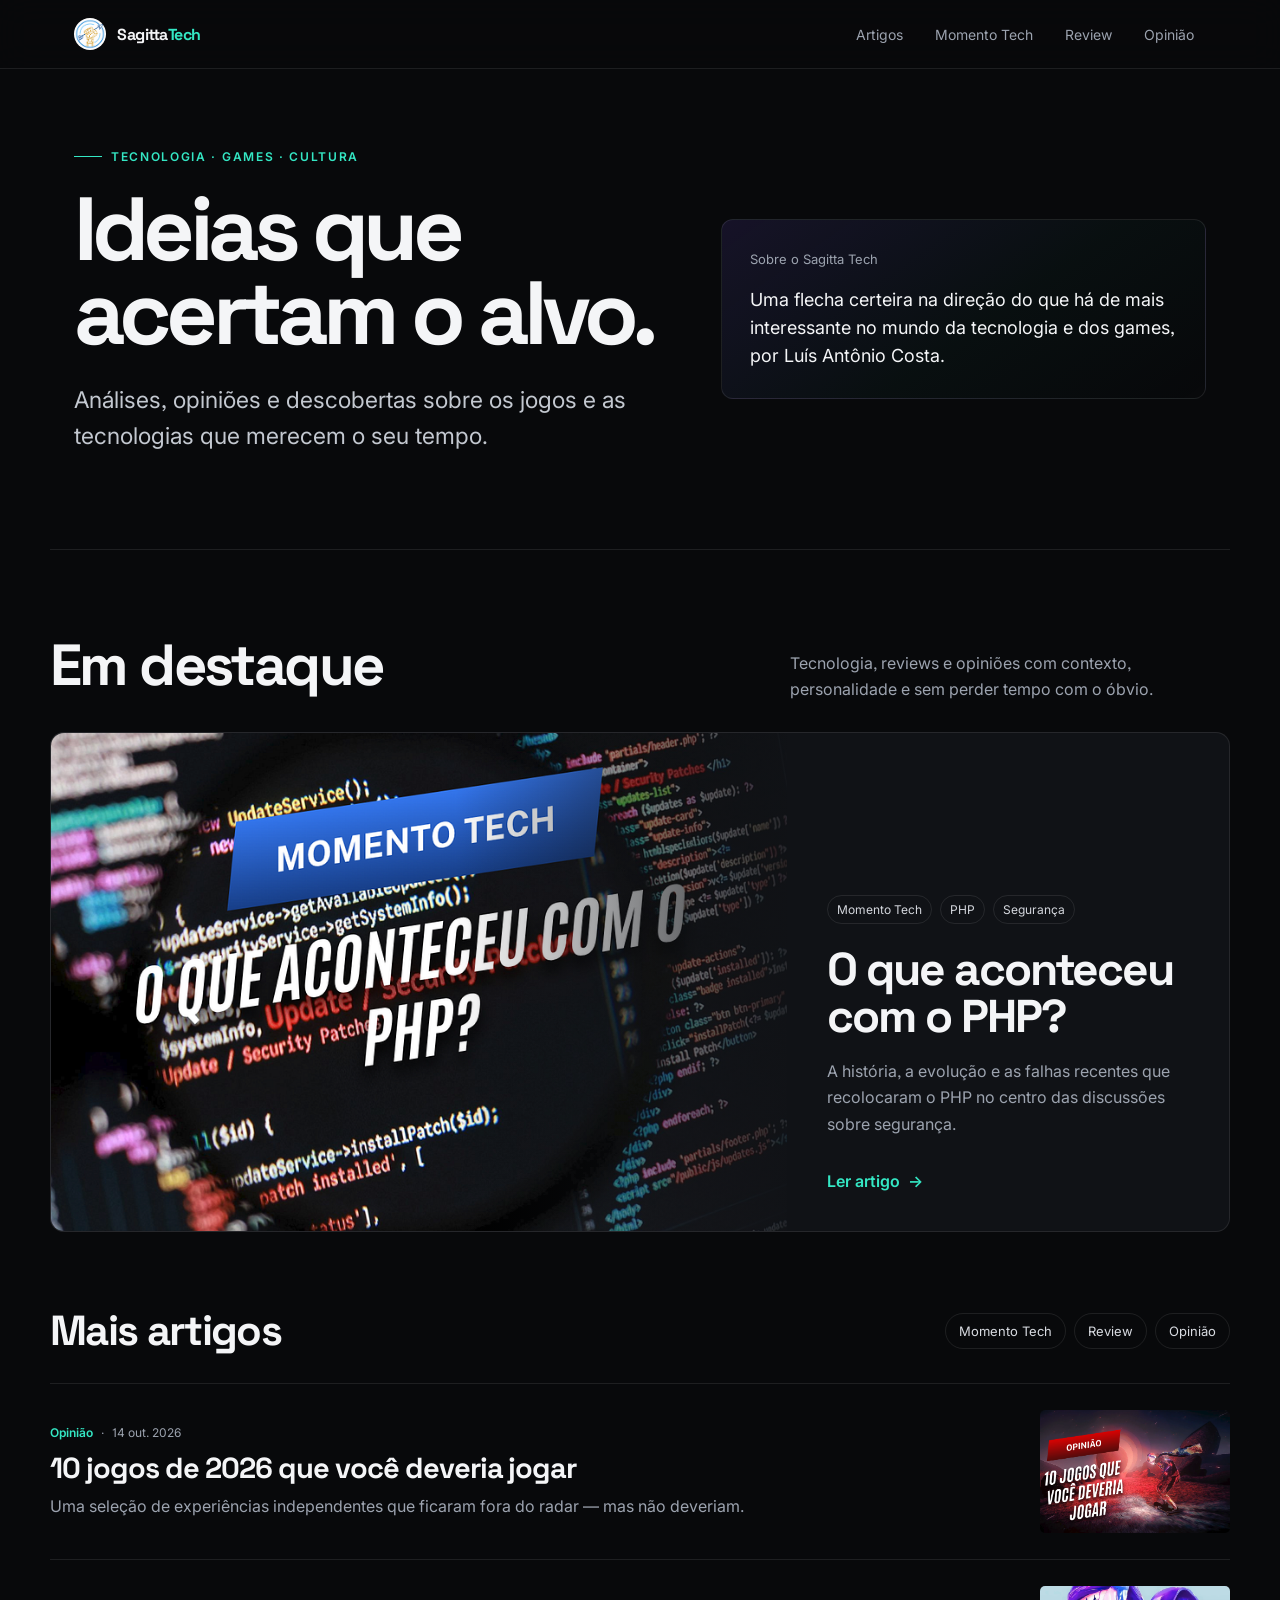
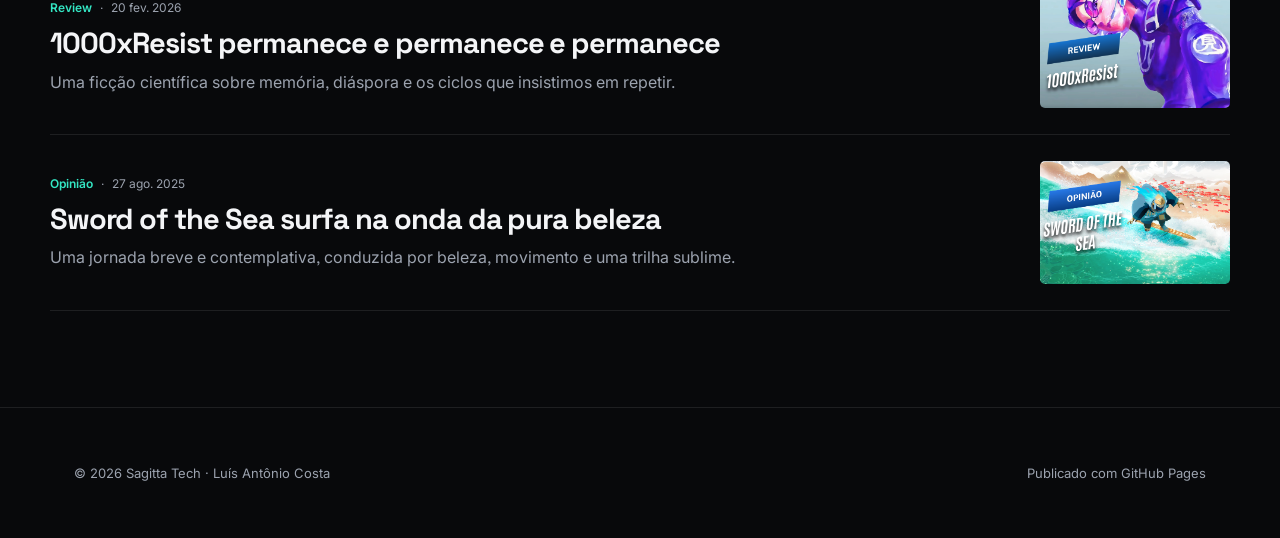
==== commit 224b0a3d: "Bust the stylesheet cache for wide article rows" ====
--- a/index.html
+++ b/index.html
@@ -11,7 +11,7 @@
   <meta property="og:image" content="assets/images/o-que-aconteceu-com-o-php/cover.png">
   <title>Tecnologia e games · Sagitta Tech</title>
   <link rel="icon" href="assets/images/sagitta-tech.png">
-  <link rel="stylesheet" href="assets/style.css">
+  <link rel="stylesheet" href="assets/style.css?v=20261029-wide-articles">
 </head>
 <body>
 <a class="skip-link" href="#conteudo">Pular para o conteúdo</a>
--- a/assets/style.css
+++ b/assets/style.css
@@ -60,7 +60,7 @@
 .category-pills { display: flex; gap: 8px; }
 .category-pills a { color: #d8dbe1; text-decoration: none; border: 1px solid var(--border); border-radius: 999px; padding: 9px 13px; font-size: 13px; }
 .category-pills a:hover, .category-pills a:focus-visible { color: var(--accent-2); border-color: rgba(52,231,196,.4); outline: none; }
-.article-grid { display: flex; flex-direction: column; max-width: 940px; border-top: 1px solid var(--border); }
+.article-grid { display: flex; flex-direction: column; width: 100%; border-top: 1px solid var(--border); }
 .story-card { display: grid; grid-template-columns: minmax(0, 1fr) 190px; gap: 28px; align-items: center; min-width: 0; padding: 26px 0; border-bottom: 1px solid var(--border); text-decoration: none; transition: opacity .2s; }
 .story-card:hover { opacity: .78; }
 .story-media { aspect-ratio: 1.55/1; overflow: hidden; border-radius: 5px; background: var(--surface-2); order: 2; }
